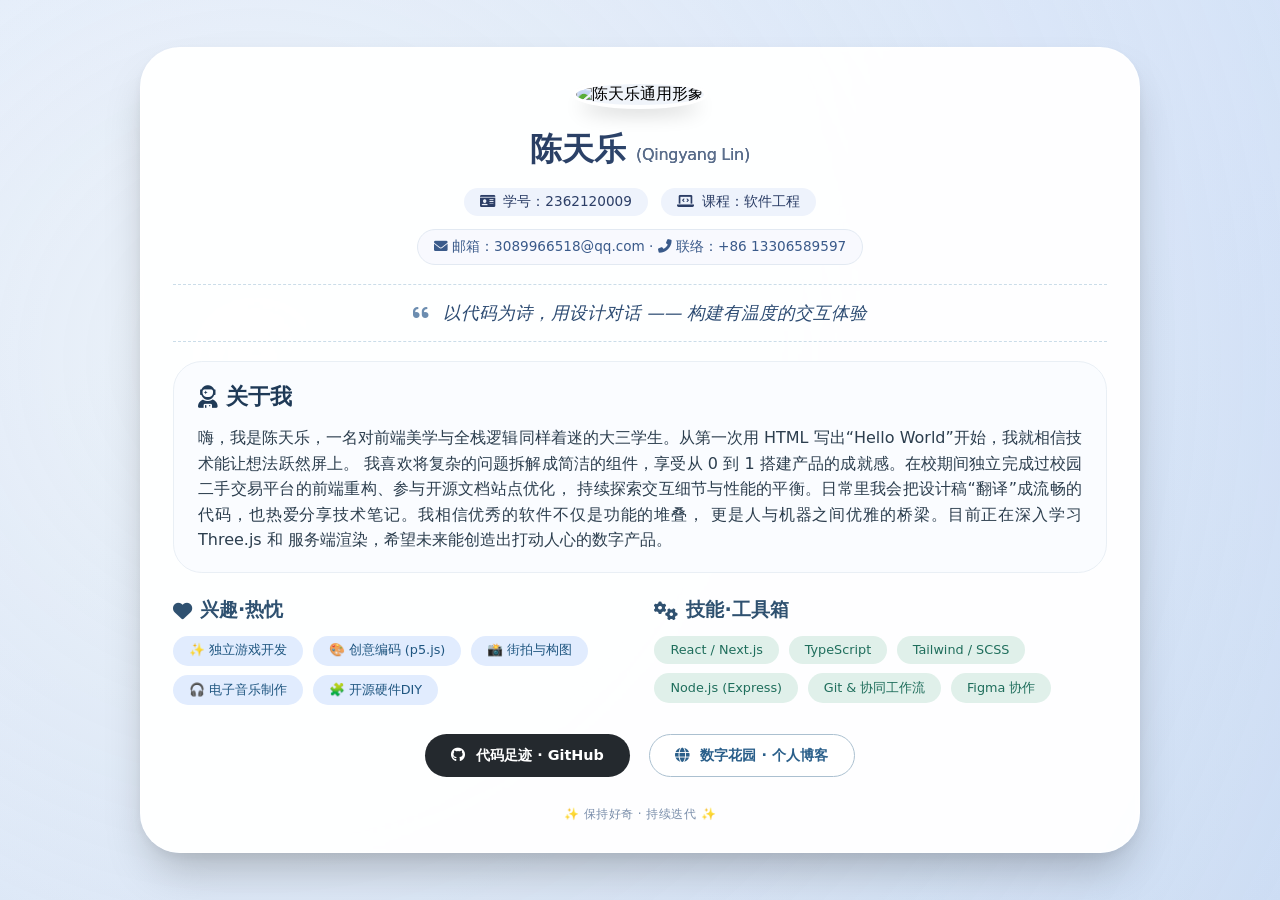
==== index.html @ 9dfe18f3 "Add files via upload" ====
<!DOCTYPE html>
<html lang="zh-CN">
<head>
    <meta charset="UTF-8">
    <meta name="viewport" content="width=device-width, initial-scale=1.0, viewport-fit=cover">
    <title>数字名片 | 陈天乐 · 前端开发</title>
    <link rel="stylesheet" href="https://cdnjs.cloudflare.com/ajax/libs/font-awesome/6.0.0-beta3/css/all.min.css">
    <link rel="stylesheet" href="style.css">
</head>
<body>
    <div class="background-decoration"></div>
    <main class="card-container">
        <div class="digital-card">
            <div class="avatar-wrapper">
                <img src="images/avatar.svg" alt="陈天乐通用形象" class="avatar">
            </div>
            <div class="identity">
                <h1 class="name">陈天乐 <span class="nickname">(Qingyang Lin)</span></h1>
                <div class="badge-row">
                    <span class="info-badge"><i class="fas fa-id-card"></i> 学号：2362120009</span>
                    <span class="info-badge"><i class="fas fa-laptop-code"></i> 课程：软件工程</span>
                </div>
                <div class="contact-placeholder">
                    <i class="fas fa-envelope"></i> 邮箱：3089966518@qq.com  ·  
                    <i class="fas fa-phone-alt"></i> 联络：+86 13306589597 
                </div>
            </div>
            <div class="signature">
                <i class="fas fa-quote-left"></i> 以代码为诗，用设计对话 —— 构建有温度的交互体验
            </div>
            <div class="bio">
                <h2><i class="fas fa-user-astronaut"></i> 关于我</h2>
                <p>
                    嗨，我是陈天乐，一名对前端美学与全栈逻辑同样着迷的大三学生。从第一次用 HTML 写出“Hello World”开始，我就相信技术能让想法跃然屏上。 
                    我喜欢将复杂的问题拆解成简洁的组件，享受从 0 到 1 搭建产品的成就感。在校期间独立完成过校园二手交易平台的前端重构、参与开源文档站点优化，
                    持续探索交互细节与性能的平衡。日常里我会把设计稿“翻译”成流畅的代码，也热爱分享技术笔记。我相信优秀的软件不仅是功能的堆叠，
                    更是人与机器之间优雅的桥梁。目前正在深入学习 Three.js 和 服务端渲染，希望未来能创造出打动人心的数字产品。
                </p>
            </div>
            <div class="tags-section">
                <div class="tag-group">
                    <h3><i class="fas fa-heart"></i> 兴趣·热忱</h3>
                    <div class="tag-list">
                        <span class="tag interest">✨ 独立游戏开发</span>
                        <span class="tag interest">🎨 创意编码 (p5.js)</span>
                        <span class="tag interest">📸 街拍与构图</span>
                        <span class="tag interest">🎧 电子音乐制作</span>
                        <span class="tag interest">🧩 开源硬件DIY</span>
                    </div>
                </div>
                <div class="tag-group">
                    <h3><i class="fas fa-cogs"></i> 技能·工具箱</h3>
                    <div class="tag-list">
                        <span class="tag skill">React / Next.js</span>
                        <span class="tag skill">TypeScript</span>
                        <span class="tag skill">Tailwind / SCSS</span>
                        <span class="tag skill">Node.js (Express)</span>
                        <span class="tag skill">Git & 协同工作流</span>
                        <span class="tag skill">Figma 协作</span>
                    </div>
                </div>
            </div>
            <div class="external-links">
                <a href="https://github.com/qingyang-lin" target="_blank" rel="noopener noreferrer" class="link-btn github">
                    <i class="fab fa-github"></i> 代码足迹 · GitHub
                </a>
                <a href="https://qingyang.dev" target="_blank" rel="noopener noreferrer" class="link-btn portfolio">
                    <i class="fas fa-globe"></i> 数字花园 · 个人博客
                </a>
            </div>
            <div class="card-footer">
                <span>✨ 保持好奇 · 持续迭代 ✨</span>
            </div>
        </div>
    </main>
</body>
</html>
---- style.css ----
/* 全局重置与字体 */
* {
    margin: 0;
    padding: 0;
    box-sizing: border-box;
}

body {
    font-family: 'Segoe UI', 'Poppins', system-ui, -apple-system, 'Roboto', sans-serif;
    background: linear-gradient(145deg, #e0eafc 0%, #cfdef3 100%);
    min-height: 100vh;
    display: flex;
    align-items: center;
    justify-content: center;
    padding: 2rem 1.5rem;
    position: relative;
}

/* 动态背景装饰 */
.background-decoration {
    position: fixed;
    top: 0;
    left: 0;
    width: 100%;
    height: 100%;
    background: radial-gradient(circle at 20% 40%, rgba(255,255,245,0.4) 0%, rgba(200,220,250,0.2) 100%);
    pointer-events: none;
    z-index: 0;
}

.card-container {
    width: 100%;
    max-width: 1000px;
    margin: 0 auto;
    position: relative;
    z-index: 2;
}

/* 卡片主体 */
.digital-card {
    background: rgba(255, 255, 255, 0.96);
    backdrop-filter: blur(2px);
    border-radius: 2.5rem;
    box-shadow: 0 25px 45px -12px rgba(0, 0, 0, 0.25), 0 4px 12px rgba(0, 0, 0, 0.05);
    padding: 2rem 2rem 1.8rem;
    transition: transform 0.25s ease;
    border: 1px solid rgba(255,255,255,0.5);
}

.digital-card:hover {
    transform: translateY(-5px);
}

/* 头像区 */
.avatar-wrapper {
    text-align: center;
    margin-bottom: 1.2rem;
}

.avatar {
    width: 128px;
    height: 128px;
    border-radius: 50%;
    object-fit: cover;
    box-shadow: 0 12px 20px -8px rgba(0, 0, 0, 0.2);
    border: 4px solid white;
    background: #f0f4fa;
}

/* 身份信息 */
.identity {
    text-align: center;
    margin-bottom: 1.2rem;
}

.name {
    font-size: 2rem;
    font-weight: 700;
    background: linear-gradient(135deg, #1F2A48, #3A5F8F);
    background-clip: text;
    -webkit-background-clip: text;
    color: transparent;
    letter-spacing: -0.3px;
}

.nickname {
    font-size: 1rem;
    font-weight: 400;
    color: #5c6f8c;
}

.badge-row {
    display: flex;
    flex-wrap: wrap;
    justify-content: center;
    gap: 0.8rem;
    margin: 1rem 0 0.8rem;
}

.info-badge {
    background: #eef3fc;
    padding: 0.3rem 1rem;
    border-radius: 40px;
    font-size: 0.85rem;
    font-weight: 500;
    color: #2c3e66;
    display: inline-flex;
    align-items: center;
    gap: 0.5rem;
}

.contact-placeholder {
    background: #f8f9fe;
    padding: 0.5rem 1rem;
    border-radius: 60px;
    font-size: 0.85rem;
    color: #3a5a8a;
    width: fit-content;
    margin: 0.5rem auto 0;
    border: 1px solid #e2e9f2;
}

/* 个性签名 */
.signature {
    text-align: center;
    font-style: italic;
    font-size: 1.1rem;
    padding: 1rem 0;
    margin: 1rem 0;
    border-top: 1px dashed #cbdde9;
    border-bottom: 1px dashed #cbdde9;
    color: #2c4b72;
}

.signature i {
    color: #6c8db0;
    margin-right: 0.5rem;
}

/* BIO 自我介绍 */
.bio {
    background: #fafcff;
    padding: 1.2rem 1.5rem;
    border-radius: 1.8rem;
    margin: 1.2rem 0;
    border: 1px solid #e9eff5;
}

.bio h2 {
    font-size: 1.4rem;
    margin-bottom: 0.8rem;
    color: #1f3a57;
    display: flex;
    align-items: center;
    gap: 0.5rem;
}

.bio p {
    line-height: 1.6;
    color: #2c3e4e;
    text-align: justify;
}

/* 标签双栏区域 */
.tags-section {
    display: flex;
    flex-wrap: wrap;
    gap: 1.8rem;
    margin: 1.5rem 0;
}

.tag-group {
    flex: 1;
    min-width: 200px;
}

.tag-group h3 {
    font-size: 1.2rem;
    margin-bottom: 0.8rem;
    color: #2f5170;
    display: flex;
    align-items: center;
    gap: 0.5rem;
}

.tag-list {
    display: flex;
    flex-wrap: wrap;
    gap: 0.6rem;
}

.tag {
    background: #eef2f8;
    padding: 0.4rem 1rem;
    border-radius: 40px;
    font-size: 0.8rem;
    font-weight: 500;
    transition: all 0.2s;
    cursor: default;
}

.tag.interest {
    background: #e1ecfe;
    color: #1f5680;
}

.tag.skill {
    background: #e0f0ea;
    color: #1f6e5c;
}

.tag:hover {
    transform: translateY(-2px);
    box-shadow: 0 4px 8px rgba(0,0,0,0.05);
}

/* 外部链接按钮 */
.external-links {
    display: flex;
    flex-wrap: wrap;
    justify-content: center;
    gap: 1.2rem;
    margin: 1.8rem 0 1rem;
}

.link-btn {
    display: inline-flex;
    align-items: center;
    gap: 0.7rem;
    background: #f0f4fa;
    padding: 0.7rem 1.6rem;
    border-radius: 60px;
    font-weight: 600;
    text-decoration: none;
    transition: 0.2s;
    font-size: 0.9rem;
    color: #2c3e66;
    border: 1px solid #cfdfee;
}

.link-btn.github {
    background: #24292e;
    color: white;
    border: none;
}

.link-btn.portfolio {
    background: #ffffff;
    border: 1px solid #abc0d0;
    color: #2a5f8a;
}

.link-btn:hover {
    transform: translateY(-3px);
    box-shadow: 0 8px 18px rgba(0,0,0,0.1);
}

.card-footer {
    text-align: center;
    margin-top: 1.8rem;
    font-size: 0.75rem;
    color: #7a8eab;
    letter-spacing: 0.5px;
}

/* 移动端适配 */
@media (max-width: 680px) {
    .digital-card {
        padding: 1.5rem;
    }
    .name {
        font-size: 1.6rem;
    }
    .badge-row {
        flex-direction: column;
        align-items: center;
    }
    .tags-section {
        flex-direction: column;
        gap: 1rem;
    }
    .external-links {
        flex-direction: column;
        align-items: stretch;
    }
    .link-btn {
        justify-content: center;
    }
}
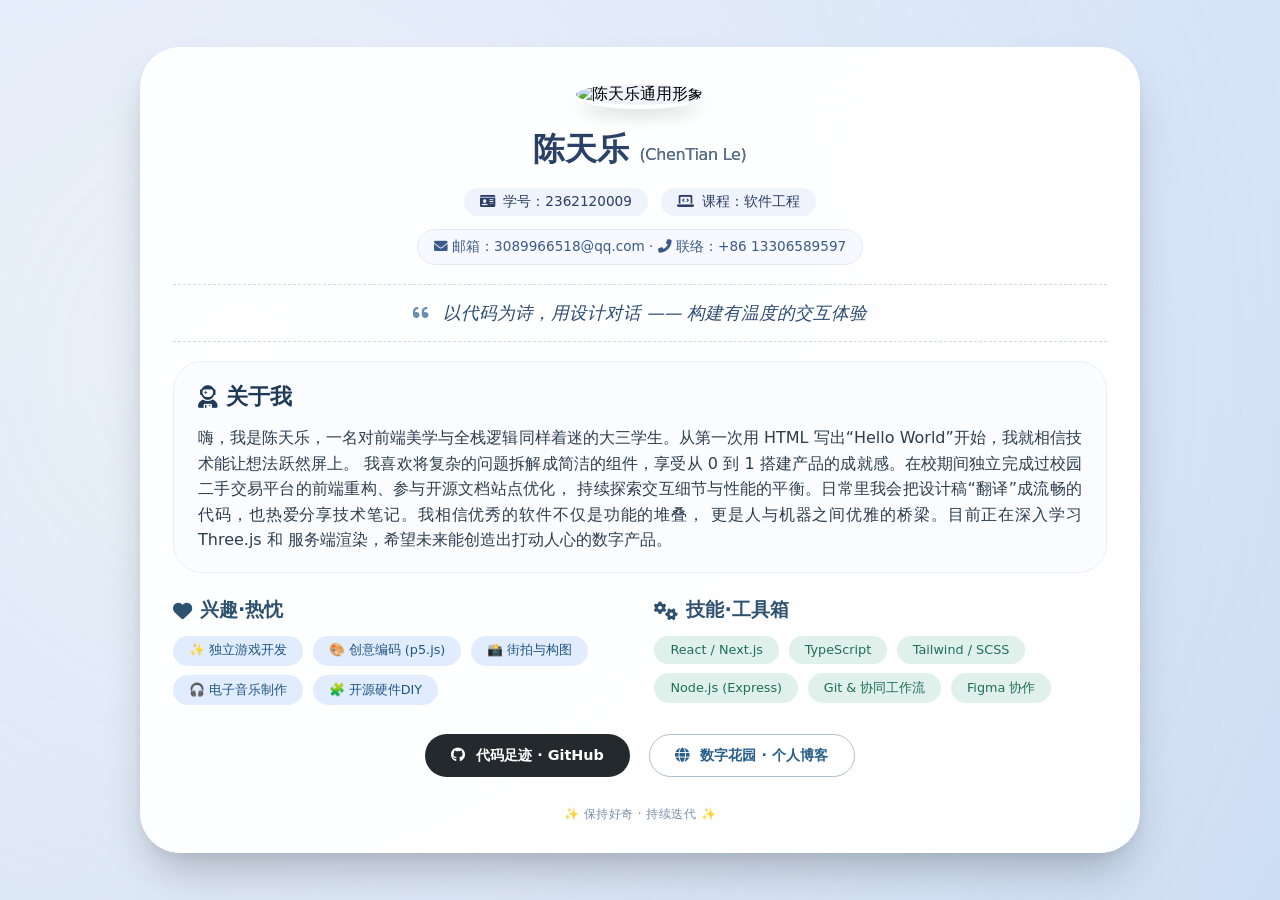
==== commit eee9998b: "Update index.html" ====
--- a/index.html
+++ b/index.html
@@ -15,7 +15,7 @@
                 <img src="images/avatar.svg" alt="陈天乐通用形象" class="avatar">
             </div>
             <div class="identity">
-                <h1 class="name">陈天乐 <span class="nickname">(Qingyang Lin)</span></h1>
+                <h1 class="name">陈天乐 <span class="nickname">(ChenTian Le)</span></h1>
                 <div class="badge-row">
                     <span class="info-badge"><i class="fas fa-id-card"></i> 学号：2362120009</span>
                     <span class="info-badge"><i class="fas fa-laptop-code"></i> 课程：软件工程</span>
@@ -74,4 +74,4 @@
         </div>
     </main>
 </body>
-</html>+</html>
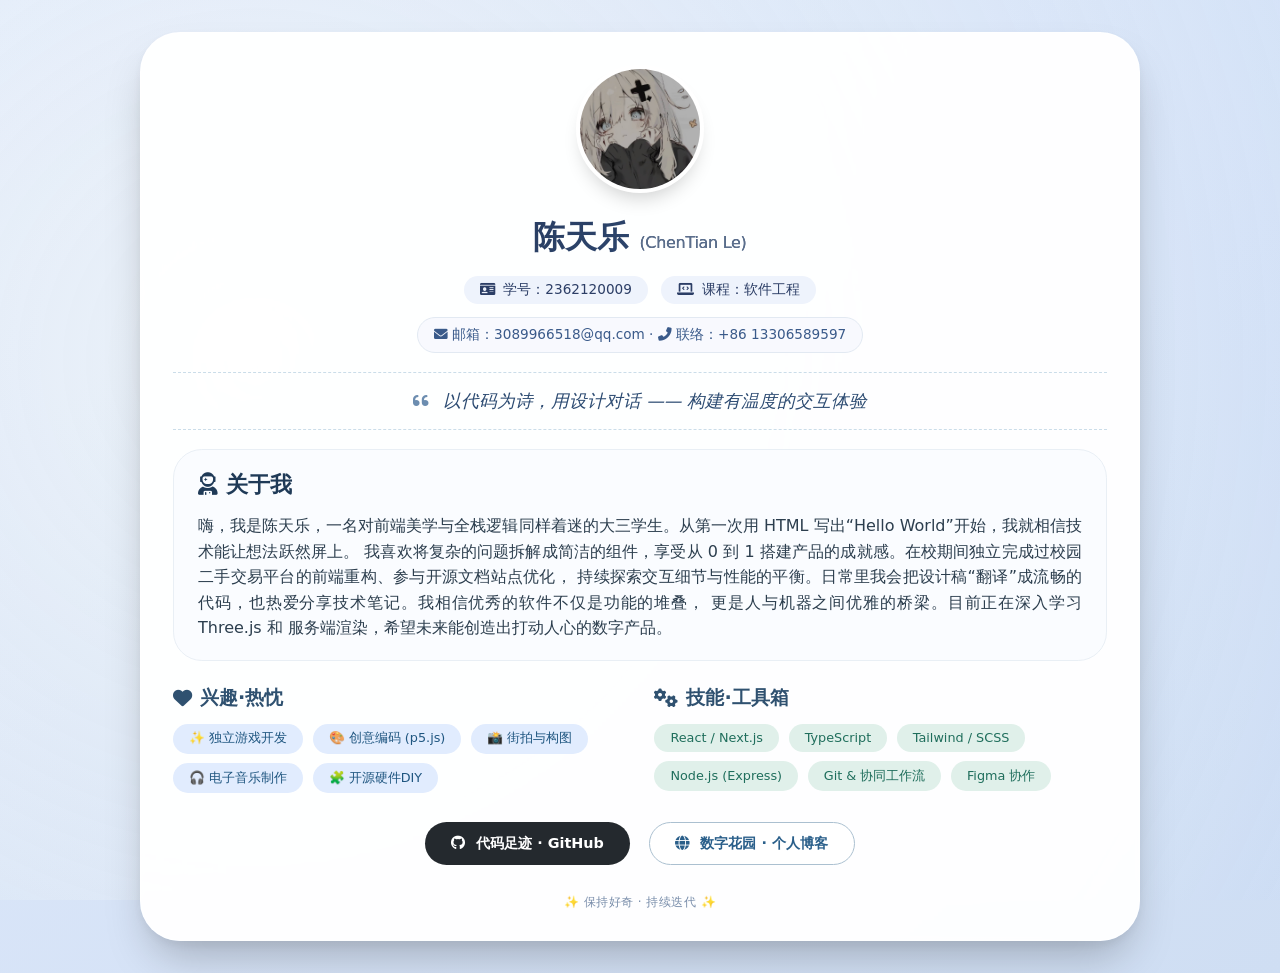
==== commit 598693b6: "Update index.html" ====
--- a/index.html
+++ b/index.html
@@ -12,7 +12,7 @@
     <main class="card-container">
         <div class="digital-card">
             <div class="avatar-wrapper">
-                <img src="images/avatar.svg" alt="陈天乐通用形象" class="avatar">
+                <img src="images/avatar.jpg" alt="陈天乐通用形象" class="avatar">
             </div>
             <div class="identity">
                 <h1 class="name">陈天乐 <span class="nickname">(ChenTian Le)</span></h1>
